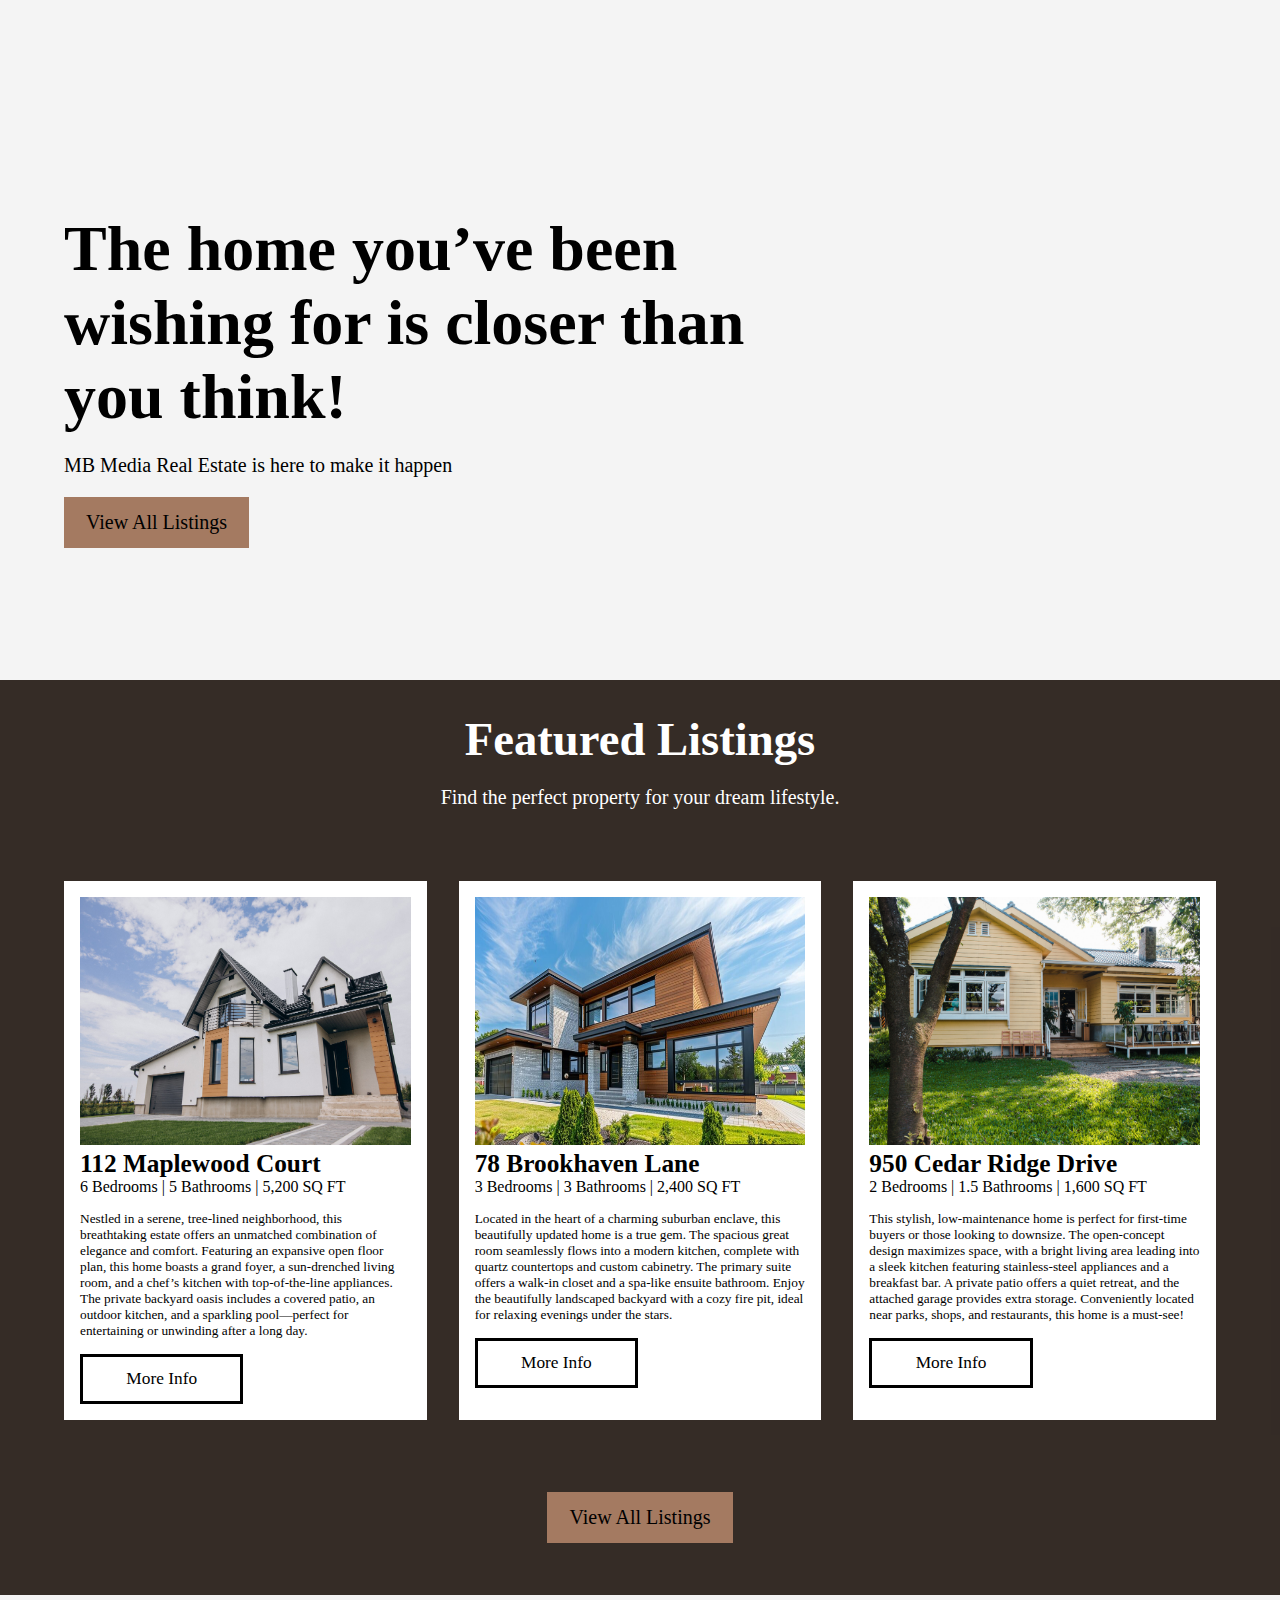
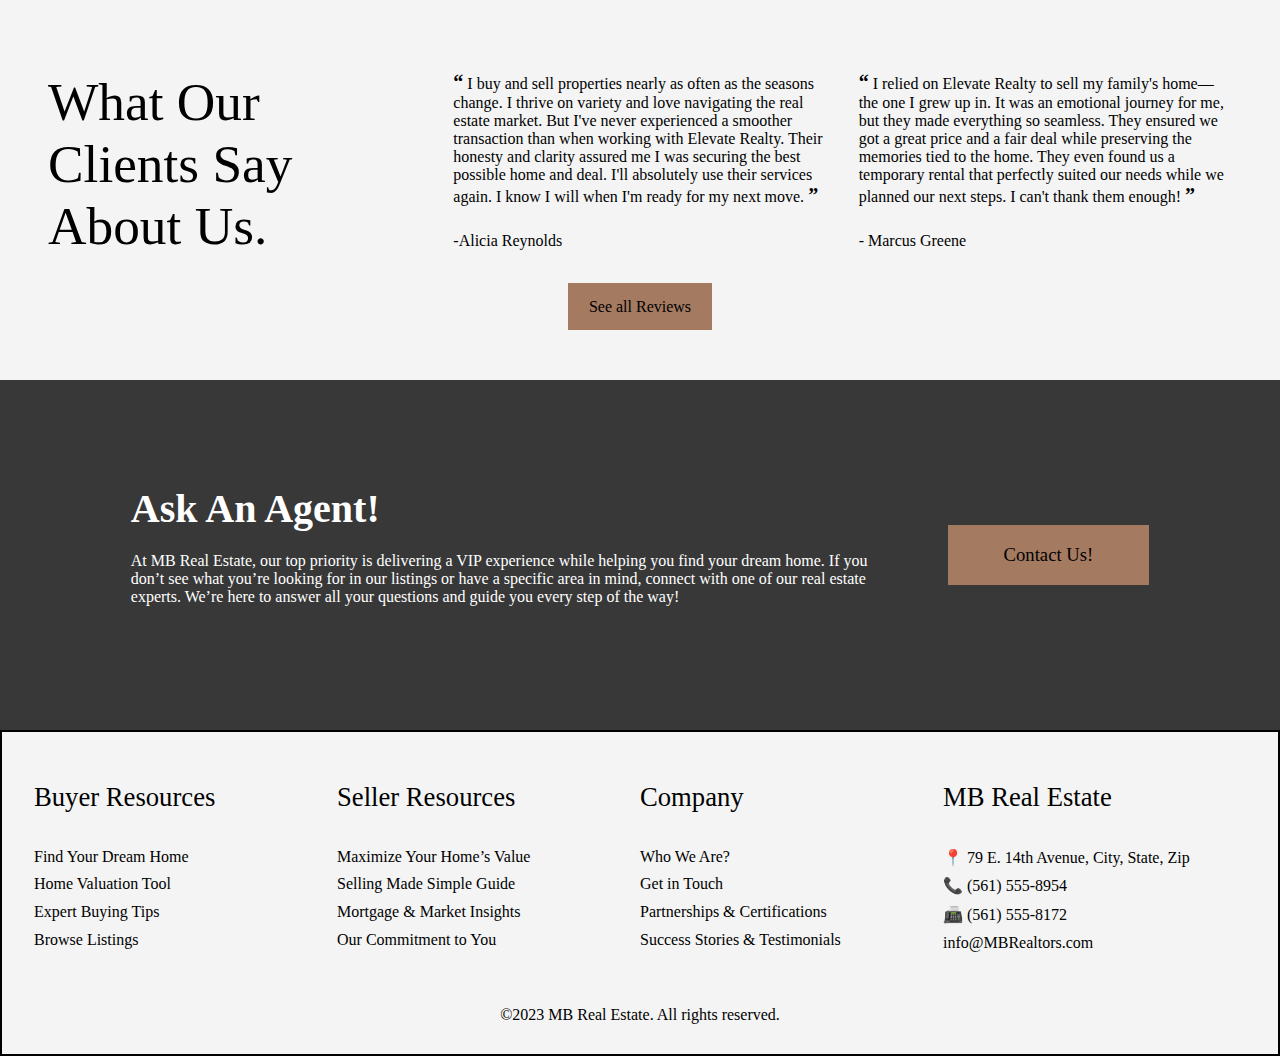
==== index.html @ 91f492da "Add files via upload" ====
<!DOCTYPE html>
<html lang="en">
<head>
    <meta charset="UTF-8">
    <meta name="viewport" content="width=device-width, initial-scale=1.0">
    <title>Real Estate Ltd.</title>
    <link rel="stylesheet" href="rubik.css">
    <link rel="stylesheet" href="Poppins.css">
    <link rel="stylesheet" href="montserrat.css">
    <link rel="stylesheet" href="oswald.css">
    <style>
        :root{
            --base-brown:#A47A61;


            --header-height:'';
        }
        @keyframes menu-in{
            0%{
                transform: translateX(110%);
            }
            100%{
                transform: translateX(0);
            }
        }
        @keyframes menu-out{
            0% {
                transform: translateX(0);
            }
            100% {
                transform: translateX(110%);
            }
        }
        @keyframes x-spin{
            0%{
                scale: .3;
            }
            100%{
                scale: 1;
                transform: rotate(-720deg);
            }
        }
        @keyframes x-spin-out{
            0%{
                scale: 1;
            }
            100%{
                scale: .3;
                transform: rotate(720deg);
            }
        }
        @keyframes header-in{
            to{
                transform:translateY(0) ;
            }
        }
        @keyframes img-in{
            0%{
                transform: translateX(110%);
            }
            100%{
                transform: translateX(0);            
            }
        }
        @keyframes intro-txt-fade {
            0% {
                opacity: 0;
                transform: translateY(20%);
            }
            70% {
                opacity: 1;
            }
            100% {
                transform: translateY(0%);
            }
        }
        @keyframes listing-up{
            to{
                transform: translateY(0);
                scale: 1;
                opacity: 1;
            }
        }

        *{
            padding: 0;
            margin: 0;
            box-sizing: border-box;
            text-decoration: none;
            font-family:poppins-semibold;
        }
        body,html{
            width: 100%;
            background-color: rgb(244, 244, 244);
            overflow-x: hidden;
        }
        body{
            overflow-x: hidden;
            position: relative;
        }
        header{
            width: 100%;
            height: 100%;
            background-color:white;
            height: 90px;
            display: flex;
            justify-content: space-between;
            align-items: center;
            padding:0 2em;
            border: 1px solid transparent;
            margin-bottom: 60px;
            position: fixed;
            z-index: 11;
            top: 0;
            transform: translateY(-100%);
            animation: header-in 1.5s ease-out .5s forwards;
        }
        .bt1{
            border: none;
            background-color: var(--base-brown);
            transition:all .3s ease; 
        }
        .bt1:hover{
            background-color: #7d604f;
        }
        .logo-menu-con{
            width: 100%;
            height: 70%;
            display: flex;
            align-items: center;
        }
        .logo-con{
            height: 100%;
            width: fit-content;
            display: flex;
            align-items: center;
            margin-right:50px ;
        }
        .logo-img{
            height: 80%;
            aspect-ratio: 1/1;
            background-image: url(logomono.png);
            background-size: cover;
            background-position:center ;
            margin-right: 10px;
        }
        .logo-txt > p {
            color: black;
            line-height: 15px;
            font-family: oswald-bold;
            font-size: 12pt;
        }
        .re{
            font-size: 10pt;
        }
        .menu{
            list-style-type: none;
            display: flex;
        }
        .menu a {
            margin-right: 1.3em;
            box-sizing: content-box;
            padding:.5em ;
        }
        .menu a li{
            color: var(--base-brown);
            font-family: rubik-regular;
            font-size: 12.5pt;
            position: relative;
            cursor: pointer;
            box-sizing: content-box;
        }
        .menu a li::after{
            position: absolute;
            content: '';
            display: block;
            width: 100%;
            height: 2.4px;
            border-radius: 7px;
            background-color: var(--base-brown);
            margin-top: 5px;
            scale: .0 1;
            transition: all .2s ease;
        }
        .menu a:hover > li::after{
            scale:1.1 1;
        }
        .schedule{
            padding: .8em 1.1em;
        }

        .mob-menu-toggle{
            height: 50%;
            position: absolute;
            top: 50%;
            translate: 0 -50%;
            right: 0;
            margin-right: 10px;
            display: none;
        }
        .mob-menu-con{
            position: fixed;
            z-index: 30;
            width: 100%;
            height: 100vh;
            translate: 0%;
            background-color: rgba(0, 0, 0, 0.744);
            backdrop-filter: blur(5px);
            color: white;
            display: none;
            align-items: center;
        }
        .menu-in{
            animation: menu-in ease-in-out .7s 1 0s both;
        }
        .menu-out{
            animation: menu-out ease-in-out .7s 1 0s both;
        }
        
        .mob-menu{
            width: 100%;
            display: grid;
            grid-template-columns: 1fr;
            grid-auto-rows: 70px;
        }
        .mob-menu a{
            display: flex;
            justify-content: center;
        }
        .mob-menu a > div,
        .mob-menu-close{
            width: 90%;
            height: 100%;
            background-color:transparent;
            border-bottom: 2px solid grey;
            display: flex;
            justify-content: center;
            align-items: center;
            text-align: center;
        }
        .mob-menu-close{
            position: absolute;
            top: 0;
            height: 60px;
            width: 100%;
        }
        .close-img{
            height: 100%;
        }
        .x-spin{
            animation: x-spin ease-in-out .9s 1 0s forwards;
        }
        .x-spin-out{
            animation: x-spin-out ease-in-out .9s 1 0s forwards;
        }


        section{
            width: 100%;
            height: fit-content;
        }


        .intro{
            margin-top: 100px;
            height: 580px;
            position: relative;
            overflow: hidden;
        }
        .intro-txt{
            position: absolute;
            width: 60%;
            height: 100%;
            min-height: fit-content;
            background: transparent;
            z-index: 2;
            padding-left: 4em;
            display: flex;
            flex-direction: column;
            justify-content: center;
            opacity: 1;
            animation: intro-txt-fade 2s ease-in-out 0s;
        }
        .intro-txt h1{
            font-family: rubik-bold;
            font-size: 48pt;
            margin-bottom: 20px;
        }
        .intro-txt p{
            font-size: 15pt;
        }
        .intro-img{
            z-index: 0;
            position: absolute;
            width: 70%;
            height: 100%;
            right: 0;
            transform: translateX(110%);
            animation: img-in 1.4s ease-out .5s forwards;

        }
        .intro-pic{
            width: 100%;
            height: auto;
        }
        .all-listings{
            font-family: rubik-bold;
            font-size: 15pt;
            margin:20px 0;
            padding: .7em 1.1em;
        }


        .featured-listings{
            width: 100%;
            height: fit-content;
            position: relative;
            background-image: url(flback.jpg);
            background-size: cover;
            background-position: center;
            color: white;
            padding-top: 2em;
            display: flex;
            flex-direction: column;
            align-items: center;
            padding-bottom: 2em;
        }
        .featured-listings::after{
            content: '';
            position: absolute;
            width: 100%;
            height: 100%;
            background-color:#271e18ef;
            top: 0;
            z-index: 0;
        }
        .featured-listings > *{
            position: relative;
            z-index: 1;
        }
        .flt{
            text-align: center;
            font-family: rubik-extrabold;
            font-size: 35pt;

        }
        .fltp{
            text-align: center;  
            margin: 20px 0;
            font-size: 15pt;
            font-family: rubik-semibold;   
        }
        .listings{
            margin:20px 0 ;
            width: 95%;
            height: fit-content;
            background-color: transparent;
            display: grid;
            grid-template-columns: repeat(3,1fr);
            grid-auto-rows: auto;
            grid-gap:2em;
            padding:2em ;
            color: black;
        }
        .listing{
            background-color: white;
            padding: 1em;
        }
        .list-img{
            width: 100%;
            aspect-ratio: 4/3;
            background-color: white;
        }
        .list-name{
            font-size: 19pt;
            font-family: rubik-bold;
        }
        .list-txt{
            font-size: 10pt;
            font-family: poppins-regular;
            margin: 15px 0;
        }
        .list-info-btn{
            padding: .7em 2.5em;
            border: 3px solid black;
            background-color: white;
            font-family: poppins-bold;
            font-size: 13pt;
            transition: all .3s ease;
        }
        .list-info-btn:hover{
            background: #544135;
            color: white;
        }

        .testimonials{
            display: flex;
            flex-direction: column;
            align-items: center;
            margin-top: 60px;
        }
        .test-grid{
            width: 95%;
            height: fit-content;
            display: grid;
            grid-template-columns: repeat(3, 1fr);
            grid-auto-rows: auto;
            padding: 1em;
            grid-gap: 2em;
        }
        .test-intro{
            font-size: 40pt;
            display: flex;
            align-items: center;
        }
        .test{
            font-family: poppins-regular;
            margin-bottom:25px;
        }
        .test::before{
            content: open-quote;
            font-size: 15pt;
            font-family: times;
            font-weight: bold;
        }
        .test::after{
            content: close-quote;
            font-size: 15pt;
            font-family: times;
            font-weight: bold;
        }
        .test-name::before{
            content:'-';
        }
        .no-scroll{
            overflow-y: hidden;
        }
        .rev-btn{
            padding: .9em 1.3em;
            font-size: 12pt;
            margin-top: 10px;
        }



        .contact-sec{
            margin-top: 50px ;
            height: 350px;
            min-height: fit-content;
            background-image:url(consecback.jpg) ;
            background-size: cover;
            background-position: center;
            display: flex;
            align-items: center;
            position: relative;
            color:white ;
        }
        .contact-sec > *{
            z-index: 10;
        }
        .contact-sec::after{
            content: '';
            position: absolute;
            width: 100%;
            height: 100%;
            background-color: rgba(0, 0, 0, 0.774);
        }
        .con-con{
            width: 100%;
            display: flex;
            align-items: center;
            justify-content: center;
            border: 1px solid transparent;
        }
        .con-txt{
            width: 60%;
            height: fit-content;
            display: flex;
            flex-direction:column ;
            justify-content: center;
            margin-right: 50px;
        }
        .con-ttl{
            font-size: 30pt;
            translate: 0 -20px;
        }
        .con-p{
            font-size: 12pt;
            font-family: poppins-regular;
        }
        .con-btn{
            padding: 1em 3em;
            font-size: 14pt;
        }

        footer{
            width: 100%;
            height: fit-content;
            border: 2px solid black;
            padding-top: 30px;
            padding: 50px 2em 30px 2em;
            display: flex;
            flex-direction: column;
            align-items: center;
        }
        .foot-grid{
            width: 100%;
            display: grid;
            grid-template-columns: repeat(4,1fr);
            margin-bottom: 50px;
        }
        .foot-ttl{
            font-size: 20pt;
            margin-bottom: 30px;
            font-family: poppins-semibold;
        }
        .foot-links{
            display: flex;
            flex-direction: column;
        }
        .foot-link{
            margin: .3em 0;
            font-family: poppins-regular;
        }
        .dis{
            font-family: poppins-light; 
        }

        .lock-scroll {
            position: fixed;
            width: 100%;
            top: 0;
            left: 0;
        }
        @media screen and (max-width: 1024px){
            .intro{
                height: 620px;
            }
            .intro h1{
                font-size: 44pt;
            } 
            .intro-pic{
                height: 100%;
                width: auto;
                transform-origin: right;
            }
        }
        @media screen and (max-width: 930px){
            .foot-grid{
                grid-template-columns: repeat(2,1fr);
            }
            .foot-sec{
                margin-top: 30px;
            }
        }
        @media screen and (max-width: 768px){
            header{
                padding: 0;
                flex-direction: column;
                align-items: center;
                height: 150px;
            }
            .logo-menu-con{
                flex-direction: column;
                width: 75%;
            }
            .logo-con{
                margin: 10px;
            }
            .schedule{
                margin: 10px;
            }
            .menu{
                width: 100%;
            }
            .intro{
                width: 100%;
                margin-top:150px ;
                height: 620px;
            }
            .intro-txt{
                padding-top:1em;
                justify-content: right;
            }
            .intro h1{
                font-size: 40pt;
            } 
            .intro p{
                font-size: 12pt;
            }
            .intro-pic{
                height: 100%;
                width: auto;
                transform-origin: right;
            }
            .listings{
                grid-template-columns: repeat(2,1fr);
                place-items: center;
            }
            .test-intro{
                font-size: 28pt;
                align-self: flex-start;
            }
        }
        @media screen and (max-width: 695px){
            .intro-txt {
                padding-left: 2em;
                width: 80%;
            }
            .intro-txt h1{
                font-size: 38pt;
            }
            .test-grid{
                grid-template-columns: 1fr;
            }
            .con-con{
                flex-direction: column;
                padding-bottom: 2em;
                padding-top: 2em;
            }
            .con-txt{
                margin: 0;
                margin-bottom: 30px;
                width: 95%;
            }
            .con-txt > *{
                text-align: center;
            }
        }
        @media screen and (max-width: 520px){
            .intro-txt{
                width: 100%;
                padding: 0; 
            }
            .intro-txt > *{
                display: flex;
                justify-content: center;
                text-align: center;
            }
            .intro-img{
                width: 100%;
                display: flex;
                align-items: center;
            }
            .listings{
                grid-template-columns: 1fr;
                padding: 0;
            }
            .foot-grid{
                grid-template-columns: 1fr;
            }
            .foot-sec > div{
                display: flex;
                justify-content: center;
                align-items: center;
                text-align: center;
            }
            .dis{
                font-size: 9pt;
            }
        }
        @media screen and (max-width: 430px){
            header{
                height: 100px;
                display: flex;
                align-items: center;
            }
            .logo-menu-con{
                display: flex;
                justify-content: center;
                height: 100%;
            }
            .logo-con{
                margin: 5px;
            }
            .menu-con,.schedule{
                display: none;
            }
            .intro{
                height: 590px;
                margin-top: 100px;
            }
            .mob-menu-toggle{
                display: block;
            }
            .intro-img{
                translate: -80px;
            }
        }
        @media screen and (max-width: 330px){
            .intro-txt h1{
                font-size: 32pt;
            }
        }

        ::-webkit-scrollbar{
            width: 10px;
        }
        ::-webkit-scrollbar-thumb{
            border-radius: 3px;
            background-color: rgb(104, 38, 38);
        }
        ::selection{
            background-color: rgb(46, 27, 27);
            color: white;
        }
    </style>
</head>
<body>
    <header>
        <div class="logo-menu-con">
            <div class="logo-con">
                <div class="logo-img"></div>
                <div class="logo-txt">
                    <p class="name">MB Media</p>
                    <p class="re">Real Estate</p>
                </div>
            </div>
            <div class="menu-con">
                <ul class="menu">
                    <a><li>Home</li></a>
                    <a href="listings.html"><li>Listings</li></a>
                    <a><li>Reviews</li></a>
                    <a><li>Contacts</li></a>
                </ul>
            </div>
        </div>
        <a><button class="schedule bt1">Schedule A Showing</button></a>
        
        <div class="mob-menu-toggle" onclick="toggleMenu(menuStatus)">
            <img src="menutoggle.png" width="100%" height="100%">
        </div>
    </header>

    <div class="mob-menu-con">
        <div class="mob-menu">
            <div class="mob-menu-close" >
                <div class="close-img" onclick="toggleMenu(menuStatus)"><img src="menuclose.png" width="100%" height="100%"></div>
            </div>
            <a><div class="">Home</div></a>
            <a href="listings.html"><div class="">Listings</div></a>
            <a><div class="">Reviews</div></a>
            <a><div class="">Contact</div></a>
            <a><div class="">Schedule a Showing</div></a>
        </div>
    </div>

    <section class="intro">
        <div class="intro-txt">
            <h1>The home you’ve been wishing for is closer than you think!</h1>
            <p>MB Media Real Estate is here to make it happen</p>
            <a><button class="all-listings bt1">View All Listings</button></a>
        </div>

        <div class="intro-img">
            <img class="intro-pic" src="frame.png" >
        </div>
    </section>

    <section class="featured-listings">
        <h1 class="flt">Featured Listings</h1>
        <p class="fltp">Find the perfect property for your dream lifestyle.</p>

        <div class="listings">
            <div class="listing">
                <div class="list-img">
                    <img src="house1.jpg" width="100%" height="100%">
                </div>

                <h3 class="list-name">112 Maplewood Court</h3>
                <p class="list-info">6 Bedrooms | 5 Bathrooms | 5,200 SQ FT</p>
                <p class="list-txt">
                    Nestled in a serene, tree-lined neighborhood, this breathtaking estate offers an unmatched combination of elegance and comfort. Featuring an expansive open floor plan, this home boasts a grand foyer, a sun-drenched living room, and a chef’s kitchen with top-of-the-line appliances. The private backyard oasis includes a covered patio, an outdoor kitchen, and a sparkling pool—perfect for entertaining or unwinding after a long day.
                </p>

                <button class="list-info-btn">More Info</button>
            </div>
            <div class="listing">
                <div class="list-img">
                    <img src="house2.png" width="100%" height="100%">
                </div>

                <h3 class="list-name">78 Brookhaven Lane</h3>
                <p class="list-info">3 Bedrooms | 3 Bathrooms | 2,400 SQ FT</p>
                <p class="list-txt">
                    Located in the heart of a charming suburban enclave, this beautifully updated home is a true gem. The spacious great room seamlessly flows into a modern kitchen, complete with quartz countertops and custom cabinetry. The primary suite offers a walk-in closet and a spa-like ensuite bathroom. Enjoy the beautifully landscaped backyard with a cozy fire pit, ideal for relaxing evenings under the stars.
                </p>

                <button class="list-info-btn">More Info</button>
            </div>
            <div class="listing">
                <div class="list-img">
                    <img src="house3.jpg" width="100%" height="100%">
                </div>

                <h3 class="list-name">950 Cedar Ridge Drive</h3>
                <p class="list-info">2 Bedrooms | 1.5 Bathrooms | 1,600 SQ FT</p>
                <p class="list-txt">
                    This stylish, low-maintenance home is perfect for first-time buyers or those looking to downsize. The open-concept design maximizes space, with a bright living area leading into a sleek kitchen featuring stainless-steel appliances and a breakfast bar. A private patio offers a quiet retreat, and the attached garage provides extra storage. Conveniently located near parks, shops, and restaurants, this home is a must-see!
                </p>

                <button class="list-info-btn">More Info</button>
            </div>
        </div>

        <button class="all-listings bt1">View All Listings</button>
    </section>

    <section class="testimonials">
        <div class="test-grid">
            <div class="test-intro">
                What Our Clients Say About Us.
            </div>
            <div class="test1">
                <p class="test">
                    I buy and sell properties nearly as often as the seasons change. I thrive on variety and love navigating the real estate market. But I've never experienced a smoother transaction than when working with Elevate Realty. Their honesty and clarity assured me I was securing the best possible home and deal. I'll absolutely use their services again. I know I will when I'm ready for my next move.
                </p>
                <p class="test-name">Alicia Reynolds</p>
            </div>
            <div class="test2">
                <p class="test">
                    I relied on Elevate Realty to sell my family's home—the one I grew up in. It was an emotional journey for me, but they made everything so seamless. They ensured we got a great price and a fair deal while preserving the memories tied to the home. They even found us a temporary rental that perfectly suited our needs while we planned our next steps. I can't thank them enough!
                </p>
                <p class="test-name"> Marcus Greene</p>
            </div>
        </div>

        <button class="rev-btn bt1">See all Reviews</button>
    </section>

    <section class="contact-sec">
        <div class="con-con">
            <div class="con-txt">
                <h1 class="con-ttl">Ask An Agent!</h1>
                <p class="con-p">
                    At MB Real Estate, our top priority is delivering a VIP experience while helping you find your dream home. If you don’t see what you’re looking for in our listings or have a specific area in mind, connect with one of our real estate experts. We’re here to answer all your questions and guide you every step of the way!
                </p>
            </div>
            <button class="con-btn bt1"> Contact Us!</button>
        </div>
    </section>

    <footer>
        <div class="foot-grid">
            <div class="foot-sec">
                <div class="foot-ttl">Buyer Resources </div>
                <div class="foot-links">
                    <a class="foot-link">Find Your Dream Home</a>
                    <a class="foot-link">Home Valuation Tool</a>
                    <a class="foot-link">Expert Buying Tips</a>
                    <a class="foot-link">Browse Listings</a>
                </div>
            </div>

            <div class="foot-sec">
                <div class="foot-ttl">Seller Resources </div>
                <div class="foot-links">
                    <a class="foot-link">Maximize Your Home’s Value</a>
                    <a class="foot-link">Selling Made Simple Guide</a>
                    <a class="foot-link">Mortgage & Market Insights</a>
                    <a class="foot-link">Our Commitment to You</a>
                </div>
            </div>

            <div class="foot-sec">
                <div class="foot-ttl">Company</div>
                <div class="foot-links">
                    <a class="foot-link">Who We Are?</a>
                    <a class="foot-link">Get in Touch</a>
                    <a class="foot-link">Partnerships & Certifications</a>
                    <a class="foot-link">Success Stories & Testimonials</a>
                </div>
            </div>

            <div class="foot-sec">
                <div class="foot-ttl">MB Real Estate </div>
                <div class="foot-links">
                    <a class="foot-link">📍 79 E. 14th Avenue, City, State, Zip</a>
                    <a class="foot-link">📞 (561) 555-8954</a>
                    <a class="foot-link">📠 (561) 555-8172</a>
                    <a class="foot-link">info@MBRealtors.com</a>
                </div>
            </div>

        </div>

        <p class="dis">©2023 MB Real Estate. All rights reserved.</p>
    </footer>





    <script>
        window.scrollTo({ top: 0, behavior: 'smooth' }); 
        let menuStatus = false


        const menu = document.querySelector('.mob-menu-con')
        const x = document.querySelector('.close-img')
        const html = document.querySelector('html')
        const body = document.querySelector('body')

        function initAnim(){
            body.classList.add('lock-scroll')

            setTimeout( () => {
                body.classList.remove('lock-scroll')
            }, 2300 )
        }

        initAnim()

        function toggleMenu(phase){
            if(!phase){
                menuIn()
            }else if(phase){
                menuOut()
            }
        }

        function menuIn() {
            menuStatus = true;
            setTimeout( () => {menu.style.display = 'flex'}, 100 )
            if (menu.classList.contains('menu-out')) {
                menu.classList.remove('menu-out');
                x.classList.remove('x-spin-out');
            }
            menu.classList.add('menu-in');
            x.classList.add('x-spin');
            html.classList.add('no-scroll')
        }

        function menuOut() {
            menuStatus = false;
            menu.classList.remove('menu-in');
            x.classList.remove('x-spin');
            menu.classList.add('menu-out');
            x.classList.add('x-spin-out');
            html.classList.remove('no-scroll')
            menu.addEventListener('animationend', () => {
            if (!menuStatus) {
                menu.style.display = 'none';
            }
            }, { once: true });
        }
    </script>
</body>
</html>
---- rubik.css ----
@font-face {
    font-family: 'Rubik-Black';
    src: url('Rubik/Rubik-Black.ttf') format('truetype');
    font-weight: 900;
    font-style: normal;
}

@font-face {
    font-family: 'Rubik-BlackItalic';
    src: url('Rubik/Rubik-BlackItalic.ttf') format('truetype');
    font-weight: 900;
    font-style: italic;
}

@font-face {
    font-family: 'Rubik-Bold';
    src: url('Rubik/Rubik-Bold.ttf') format('truetype');
    font-weight: 700;
    font-style: normal;
}

@font-face {
    font-family: 'Rubik-BoldItalic';
    src: url('Rubik/Rubik-BoldItalic.ttf') format('truetype');
    font-weight: 700;
    font-style: italic;
}

@font-face {
    font-family: 'Rubik-ExtraBold';
    src: url('Rubik/Rubik-ExtraBold.ttf') format('truetype');
    font-weight: 800;
    font-style: normal;
}

@font-face {
    font-family: 'Rubik-ExtraBoldItalic';
    src: url('Rubik/Rubik-ExtraBoldItalic.ttf') format('truetype');
    font-weight: 800;
    font-style: italic;
}

@font-face {
    font-family: 'Rubik-Italic';
    src: url('Rubik/Rubik-Italic.ttf') format('truetype');
    font-weight: normal;
    font-style: italic;
}

@font-face {
    font-family: 'Rubik-Light';
    src: url('Rubik/Rubik-Light.ttf') format('truetype');
    font-weight: 300;
    font-style: normal;
}

@font-face {
    font-family: 'Rubik-LightItalic';
    src: url('Rubik/Rubik-LightItalic.ttf') format('truetype');
    font-weight: 300;
    font-style: italic;
}

@font-face {
    font-family: 'Rubik-Medium';
    src: url('Rubik/Rubik-Medium.ttf') format('truetype');
    font-weight: 500;
    font-style: normal;
}

@font-face {
    font-family: 'Rubik-MediumItalic';
    src: url('Rubik/Rubik-MediumItalic.ttf') format('truetype');
    font-weight: 500;
    font-style: italic;
}

@font-face {
    font-family: 'Rubik-Regular';
    src: url('Rubik/Rubik-Regular.ttf') format('truetype');
    font-weight: normal;
    font-style: normal;
}

@font-face {
    font-family: 'Rubik-SemiBold';
    src: url('Rubik/Rubik-SemiBold.ttf') format('truetype');
    font-weight: 600;
    font-style: normal;
}

@font-face {
    font-family: 'Rubik-SemiBoldItalic';
    src: url('Rubik/Rubik-SemiBoldItalic.ttf') format('truetype');
    font-weight: 600;
    font-style: italic;
}
---- Poppins.css ----
@font-face {
    font-family: 'Poppins-Black';
    src: url('Poppins/Poppins-Black.ttf') format('truetype');
}

@font-face {
    font-family: 'Poppins-BlackItalic';
    src: url('Poppins/Poppins-BlackItalic.ttf') format('truetype');
}

@font-face {
    font-family: 'Poppins-Bold';
    src: url('Poppins/Poppins-Bold.ttf') format('truetype');
}

@font-face {
    font-family: 'Poppins-BoldItalic';
    src: url('Poppins/Poppins-BoldItalic.ttf') format('truetype');
}

@font-face {
    font-family: 'Poppins-ExtraBold';
    src: url('Poppins/Poppins-ExtraBold.ttf') format('truetype');
}

@font-face {
    font-family: 'Poppins-ExtraBoldItalic';
    src: url('Poppins/Poppins-ExtraBoldItalic.ttf') format('truetype');
}

@font-face {
    font-family: 'Poppins-ExtraLight';
    src: url('Poppins/Poppins-ExtraLight.ttf') format('truetype');
}

@font-face {
    font-family: 'Poppins-ExtraLightItalic';
    src: url('Poppins/Poppins-ExtraLightItalic.ttf') format('truetype');
}

@font-face {
    font-family: 'Poppins-Italic';
    src: url('Poppins/Poppins-Italic.ttf') format('truetype');
}

@font-face {
    font-family: 'Poppins-Light';
    src: url('Poppins/Poppins-Light.ttf') format('truetype');
}

@font-face {
    font-family: 'Poppins-LightItalic';
    src: url('Poppins/Poppins-LightItalic.ttf') format('truetype');
}

@font-face {
    font-family: 'Poppins-Medium';
    src: url('Poppins/Poppins-Medium.ttf') format('truetype');
}

@font-face {
    font-family: 'Poppins-MediumItalic';
    src: url('Poppins/Poppins-MediumItalic.ttf') format('truetype');
}

@font-face {
    font-family: 'Poppins-Regular';
    src: url('Poppins/Poppins-Regular.ttf') format('truetype');
}

@font-face {
    font-family: 'Poppins-SemiBold';
    src: url('Poppins/Poppins-SemiBold.ttf') format('truetype');
}

@font-face {
    font-family: 'Poppins-SemiBoldItalic';
    src: url('Poppins/Poppins-SemiBoldItalic.ttf') format('truetype');
}

@font-face {
    font-family: 'Poppins-Thin';
    src: url('Poppins/Poppins-Thin.ttf') format('truetype');
}

@font-face {
    font-family: 'Poppins-ThinItalic';
    src: url('Poppins/Poppins-ThinItalic.ttf') format('truetype');
}
---- montserrat.css ----
@font-face {
    font-family: 'Montserrat-Black';
    src: url('montserrat/Montserrat-Black.ttf') format('truetype');
    font-weight: 900;
    font-style: normal;
  }
  
  @font-face {
    font-family: 'Montserrat-Black-Italic';
    src: url('montserrat/Montserrat-BlackItalic.ttf') format('truetype');
    font-weight: 900;
    font-style: italic;
  }
  
  @font-face {
    font-family: 'Montserrat-Bold';
    src: url('montserrat/Montserrat-Bold.ttf') format('truetype');
    font-weight: 700;
    font-style: normal;
  }
  
  @font-face {
    font-family: 'Montserrat-Bold-Italic';
    src: url('montserrat/Montserrat-BoldItalic.ttf') format('truetype');
    font-weight: 700;
    font-style: italic;
  }
  
  @font-face {
    font-family: 'Montserrat-ExtraBold';
    src: url('montserrat/Montserrat-ExtraBold.ttf') format('truetype');
    font-weight: 800;
    font-style: normal;
  }
  
  @font-face {
    font-family: 'Montserrat-ExtraBold-Italic';
    src: url('montserrat/Montserrat-ExtraBoldItalic.ttf') format('truetype');
    font-weight: 800;
    font-style: italic;
  }
  
  @font-face {
    font-family: 'Montserrat-ExtraLight';
    src: url('montserrat/Montserrat-ExtraLight.ttf') format('truetype');
    font-weight: 200;
    font-style: normal;
  }
  
  @font-face {
    font-family: 'Montserrat-ExtraLight-Italic';
    src: url('montserrat/Montserrat-ExtraLightItalic.ttf') format('truetype');
    font-weight: 200;
    font-style: italic;
  }
  
  @font-face {
    font-family: 'Montserrat-Italic';
    src: url('montserrat/Montserrat-Italic.ttf') format('truetype');
    font-weight: 400;
    font-style: italic;
  }
  
  @font-face {
    font-family: 'Montserrat-Light';
    src: url('montserrat/Montserrat-Light.ttf') format('truetype');
    font-weight: 300;
    font-style: normal;
  }
  
  @font-face {
    font-family: 'Montserrat-Light-Italic';
    src: url('montserrat/Montserrat-LightItalic.ttf') format('truetype');
    font-weight: 300;
    font-style: italic;
  }
  
  @font-face {
    font-family: 'Montserrat-Medium';
    src: url('montserrat/Montserrat-Medium.ttf') format('truetype');
    font-weight: 500;
    font-style: normal;
  }
  
  @font-face {
    font-family: 'Montserrat-Medium-Italic';
    src: url('montserrat/Montserrat-MediumItalic.ttf') format('truetype');
    font-weight: 500;
    font-style: italic;
  }
  
  @font-face {
    font-family: 'Montserrat-Regular';
    src: url('montserrat/Montserrat-Regular.ttf') format('truetype');
    font-weight: 400;
    font-style: normal;
  }
  
  @font-face {
    font-family: 'Montserrat-SemiBold';
    src: url('montserrat/Montserrat-SemiBold.ttf') format('truetype');
    font-weight: 600;
    font-style: normal;
  }
  
  @font-face {
    font-family: 'Montserrat-SemiBold-Italic';
    src: url('montserrat/Montserrat-SemiBoldItalic.ttf') format('truetype');
    font-weight: 600;
    font-style: italic;
  }
  
  @font-face {
    font-family: 'Montserrat-Thin';
    src: url('montserrat/Montserrat-Thin.ttf') format('truetype');
    font-weight: 100;
    font-style: normal;
  }
  
  @font-face {
    font-family: 'Montserrat-Thin-Italic';
    src: url('montserrat/Montserrat-ThinItalic.ttf') format('truetype');
    font-weight: 100;
    font-style: italic;
  }
---- oswald.css ----
@font-face {
    font-family: 'Oswald-Bold';
    src: url('oswald/Oswald-Bold.ttf') format('truetype');
}

@font-face {
    font-family: 'Oswald-ExtraLight';
    src: url('oswald/Oswald-ExtraLight.ttf') format('truetype');
}

@font-face {
    font-family: 'Oswald-Light';
    src: url('oswald/Oswald-Light.ttf') format('truetype');
}

@font-face {
    font-family: 'Oswald-Medium';
    src: url('oswald/Oswald-Medium.ttf') format('truetype');
}

@font-face {
    font-family: 'Oswald-Regular';
    src: url('oswald/Oswald-Regular.ttf') format('truetype');
}

@font-face {
    font-family: 'Oswald-SemiBold';
    src: url('oswald/Oswald-SemiBold.ttf') format('truetype');
}
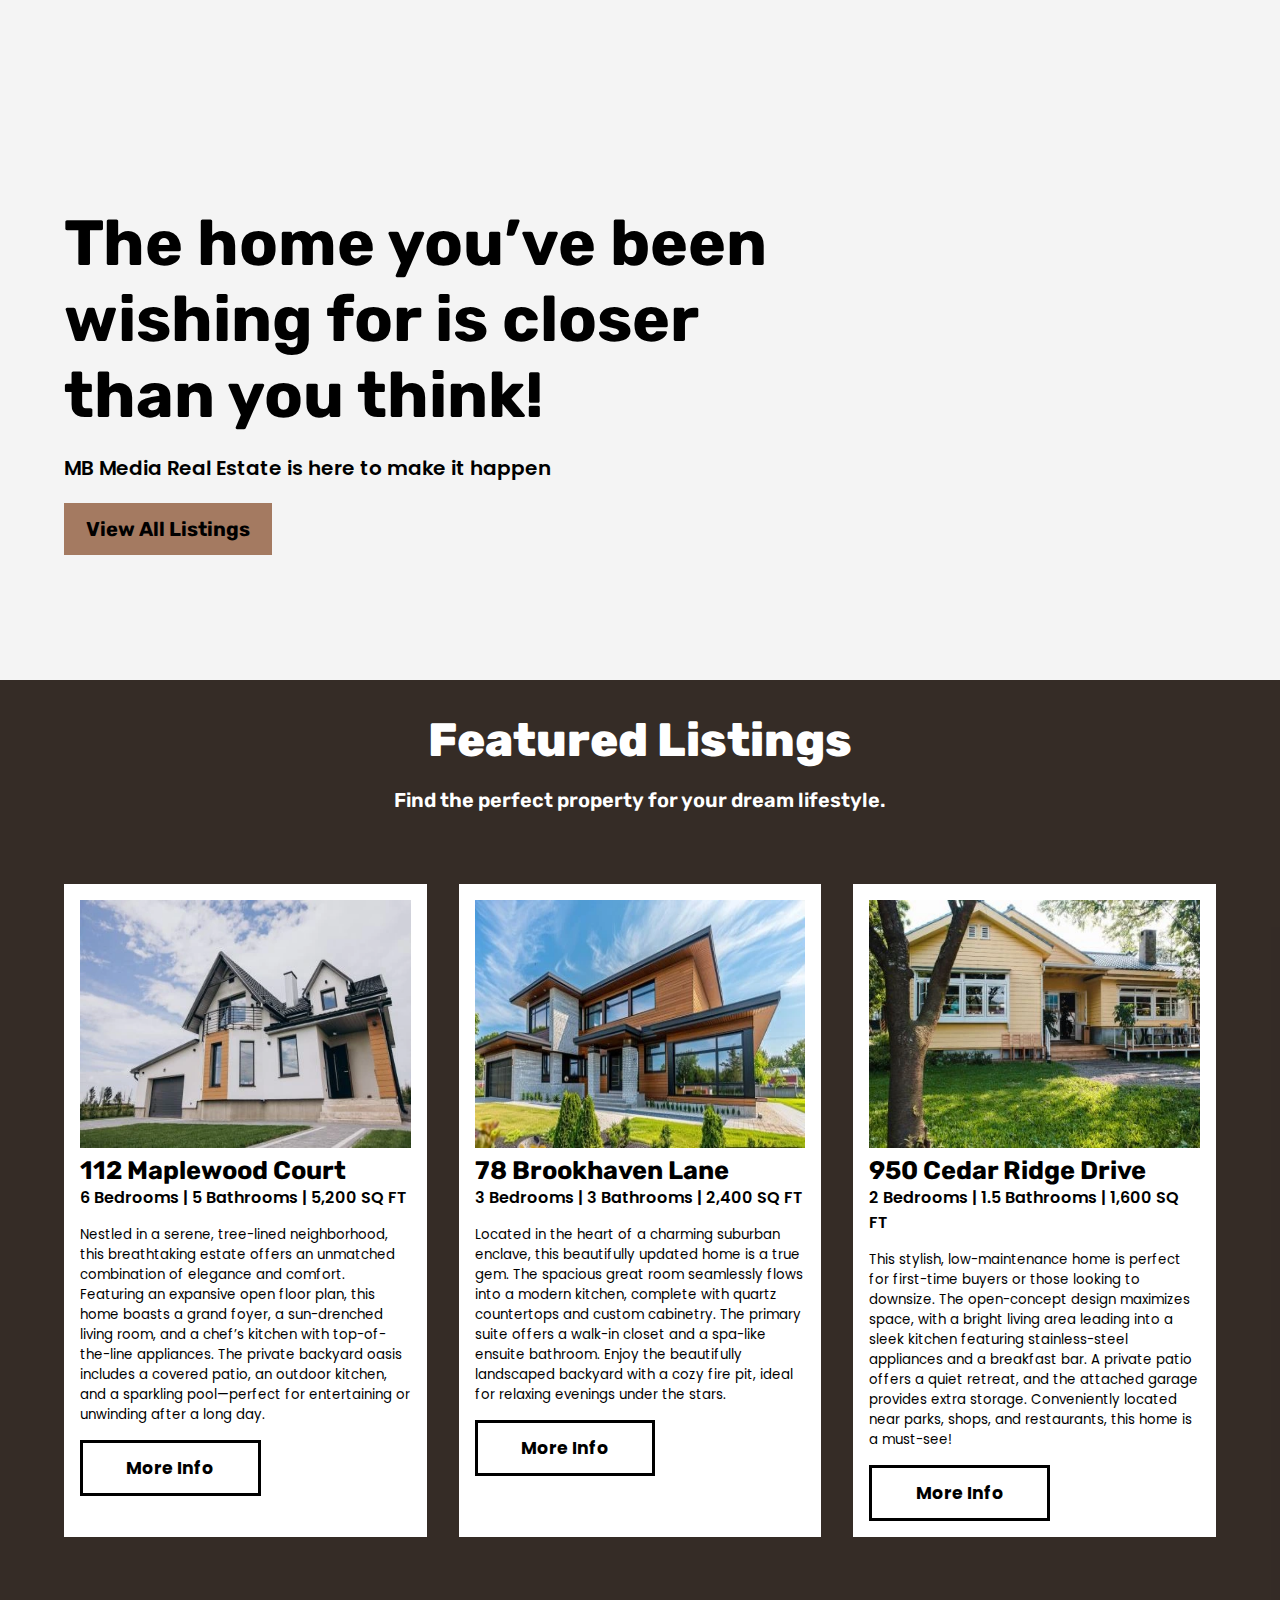
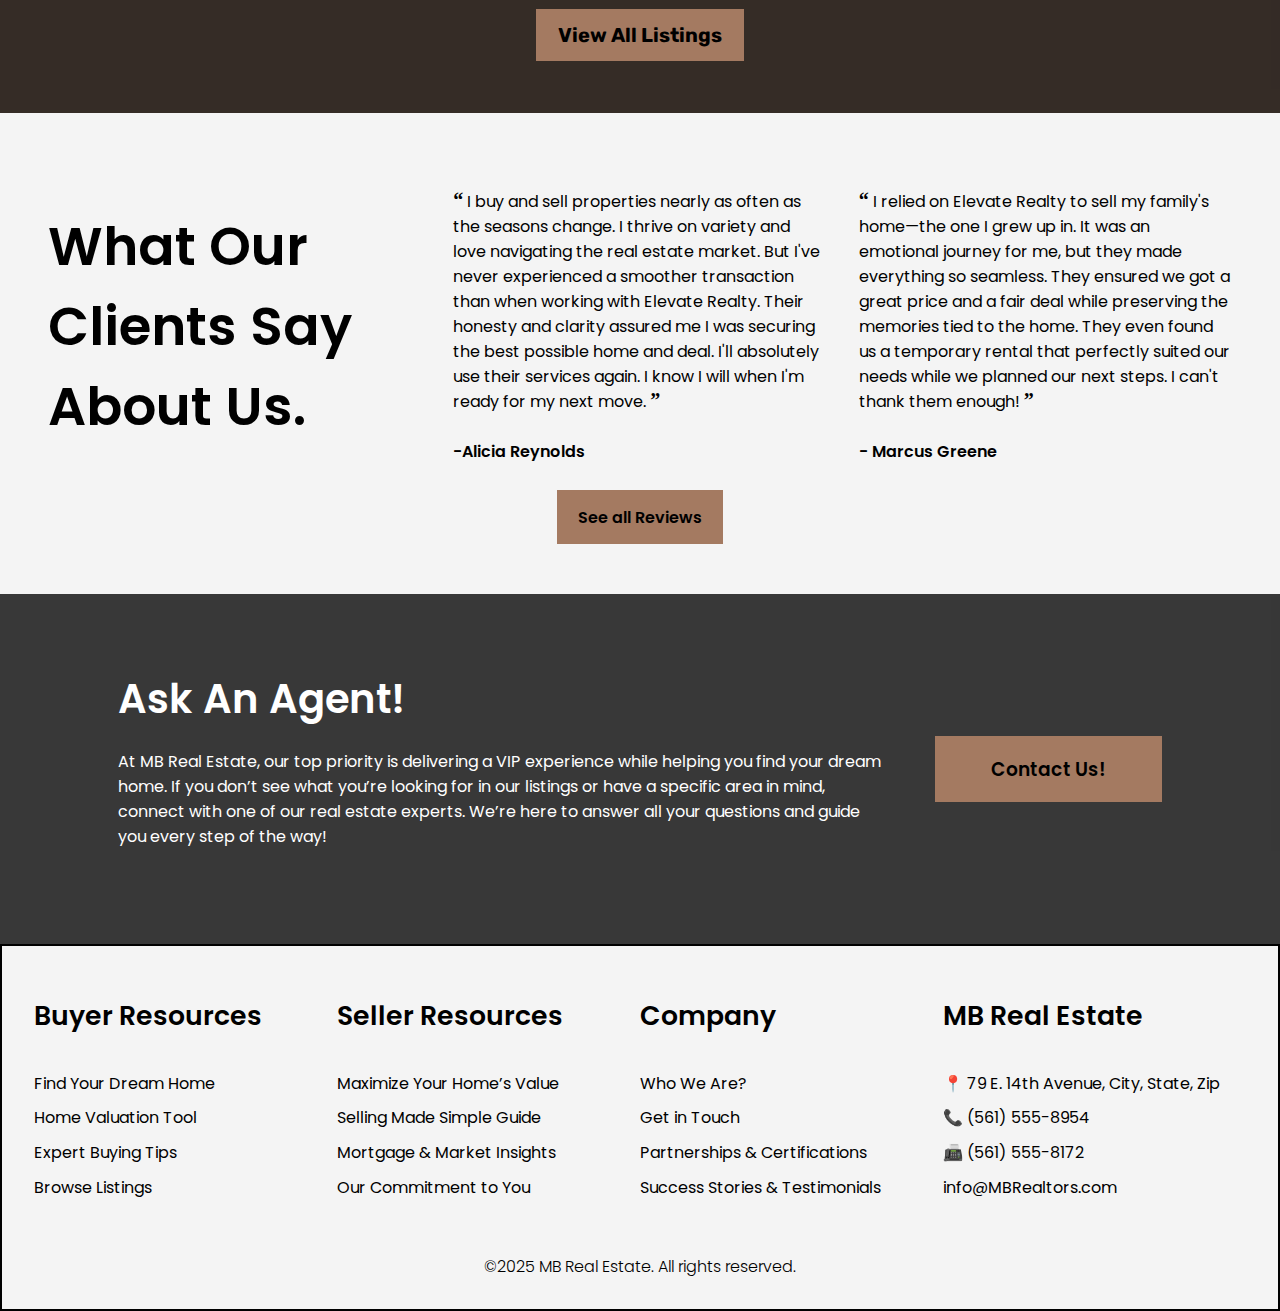
==== commit 46162f6f: "Add files via upload" ====
--- a/index.html
+++ b/index.html
@@ -3,11 +3,64 @@
 <head>
     <meta charset="UTF-8">
     <meta name="viewport" content="width=device-width, initial-scale=1.0">
-    <title>Real Estate Ltd.</title>
-    <link rel="stylesheet" href="rubik.css">
-    <link rel="stylesheet" href="Poppins.css">
-    <link rel="stylesheet" href="montserrat.css">
-    <link rel="stylesheet" href="oswald.css">
+    <title>Real Estate Ltd</title>
+
+    <style>
+        @font-face {
+            font-family: 'Poppins-Light';
+            src: url('Poppins/Poppins-Light.ttf') format('truetype');
+        }
+
+        @font-face {
+            font-family: 'Rubik-Bold';
+            src: url('Rubik/Rubik-Bold.ttf') format('truetype');
+            font-weight: 700;
+            font-style: normal;
+        }
+
+        @font-face {
+            font-family: 'Rubik-Regular';
+            src: url('Rubik/Rubik-Regular.ttf') format('truetype');
+            font-weight: normal;
+            font-style: normal;
+        }
+
+        @font-face {
+            font-family: 'Poppins-Bold';
+            src: url('Poppins/Poppins-Bold.ttf') format('truetype');
+        }
+
+        @font-face {
+            font-family: 'Poppins-Regular';
+            src: url('Poppins/Poppins-Regular.ttf') format('truetype');
+        }
+
+        @font-face {
+            font-family: 'Poppins-SemiBold';
+            src: url('Poppins/Poppins-SemiBold.ttf') format('truetype');
+        }
+
+        @font-face {
+            font-family: 'Oswald-Bold';
+            src: url('oswald/Oswald-Bold.ttf') format('truetype');
+        }
+
+        @font-face {
+            font-family: 'Rubik-SemiBold';
+            src: url('Rubik/Rubik-SemiBold.ttf') format('truetype');
+            font-weight: 600;
+            font-style: normal;
+        }
+
+        @font-face {
+            font-family: 'Rubik-ExtraBold';
+            src: url('Rubik/Rubik-ExtraBold.ttf') format('truetype');
+            font-weight: 800;
+            font-style: normal;
+        }
+    </style>
+
+
     <style>
         :root{
             --base-brown:#A47A61;
@@ -764,7 +817,7 @@
         <div class="listings">
             <div class="listing">
                 <div class="list-img">
-                    <img src="house1.jpg" width="100%" height="100%">
+                    <img src="house1.webp" width="100%" height="100%">
                 </div>
 
                 <h3 class="list-name">112 Maplewood Court</h3>
@@ -777,7 +830,7 @@
             </div>
             <div class="listing">
                 <div class="list-img">
-                    <img src="house2.png" width="100%" height="100%">
+                    <img src="house2.webp" width="100%" height="100%">
                 </div>
 
                 <h3 class="list-name">78 Brookhaven Lane</h3>
@@ -790,7 +843,7 @@
             </div>
             <div class="listing">
                 <div class="list-img">
-                    <img src="house3.jpg" width="100%" height="100%">
+                    <img src="house3.webp" width="100%" height="100%">
                 </div>
 
                 <h3 class="list-name">950 Cedar Ridge Drive</h3>
@@ -884,7 +937,7 @@
 
         </div>
 
-        <p class="dis">©2023 MB Real Estate. All rights reserved.</p>
+        <p class="dis">©2025 MB Real Estate. All rights reserved.</p>
     </footer>
 
 
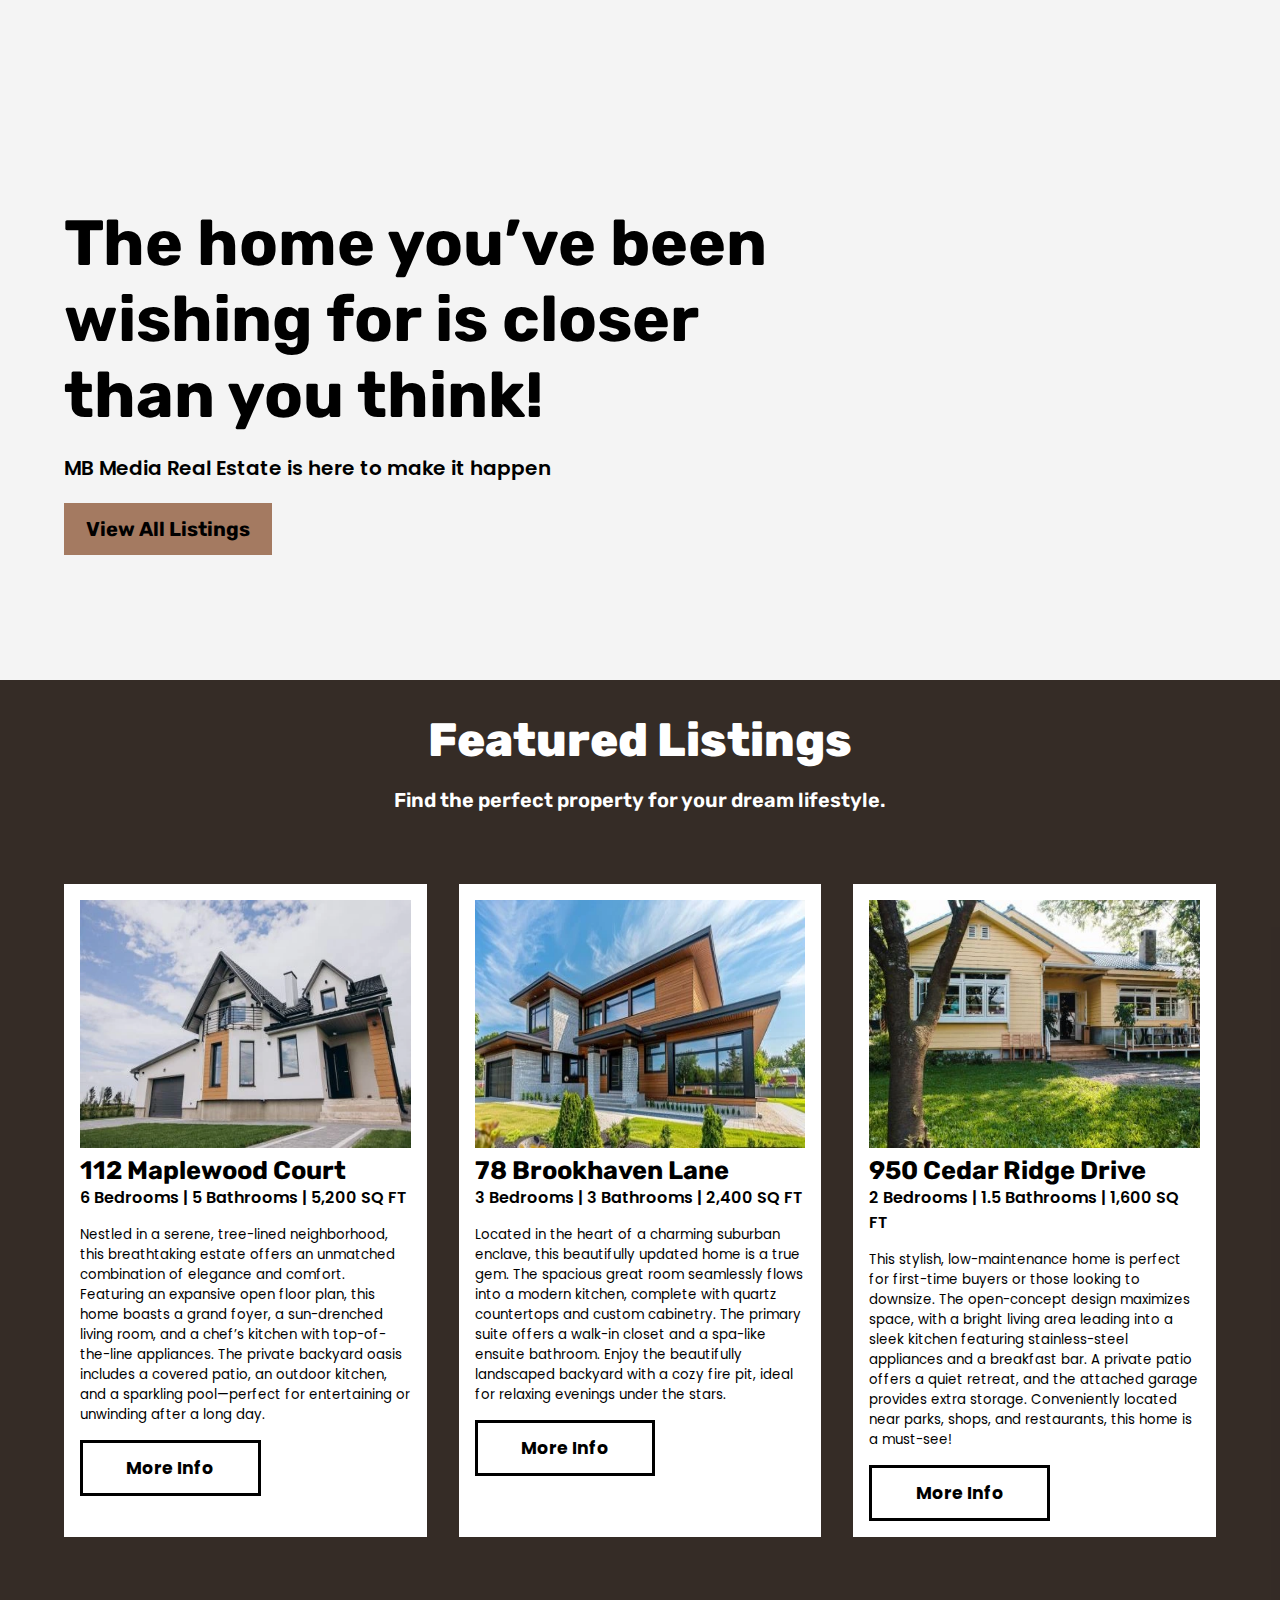
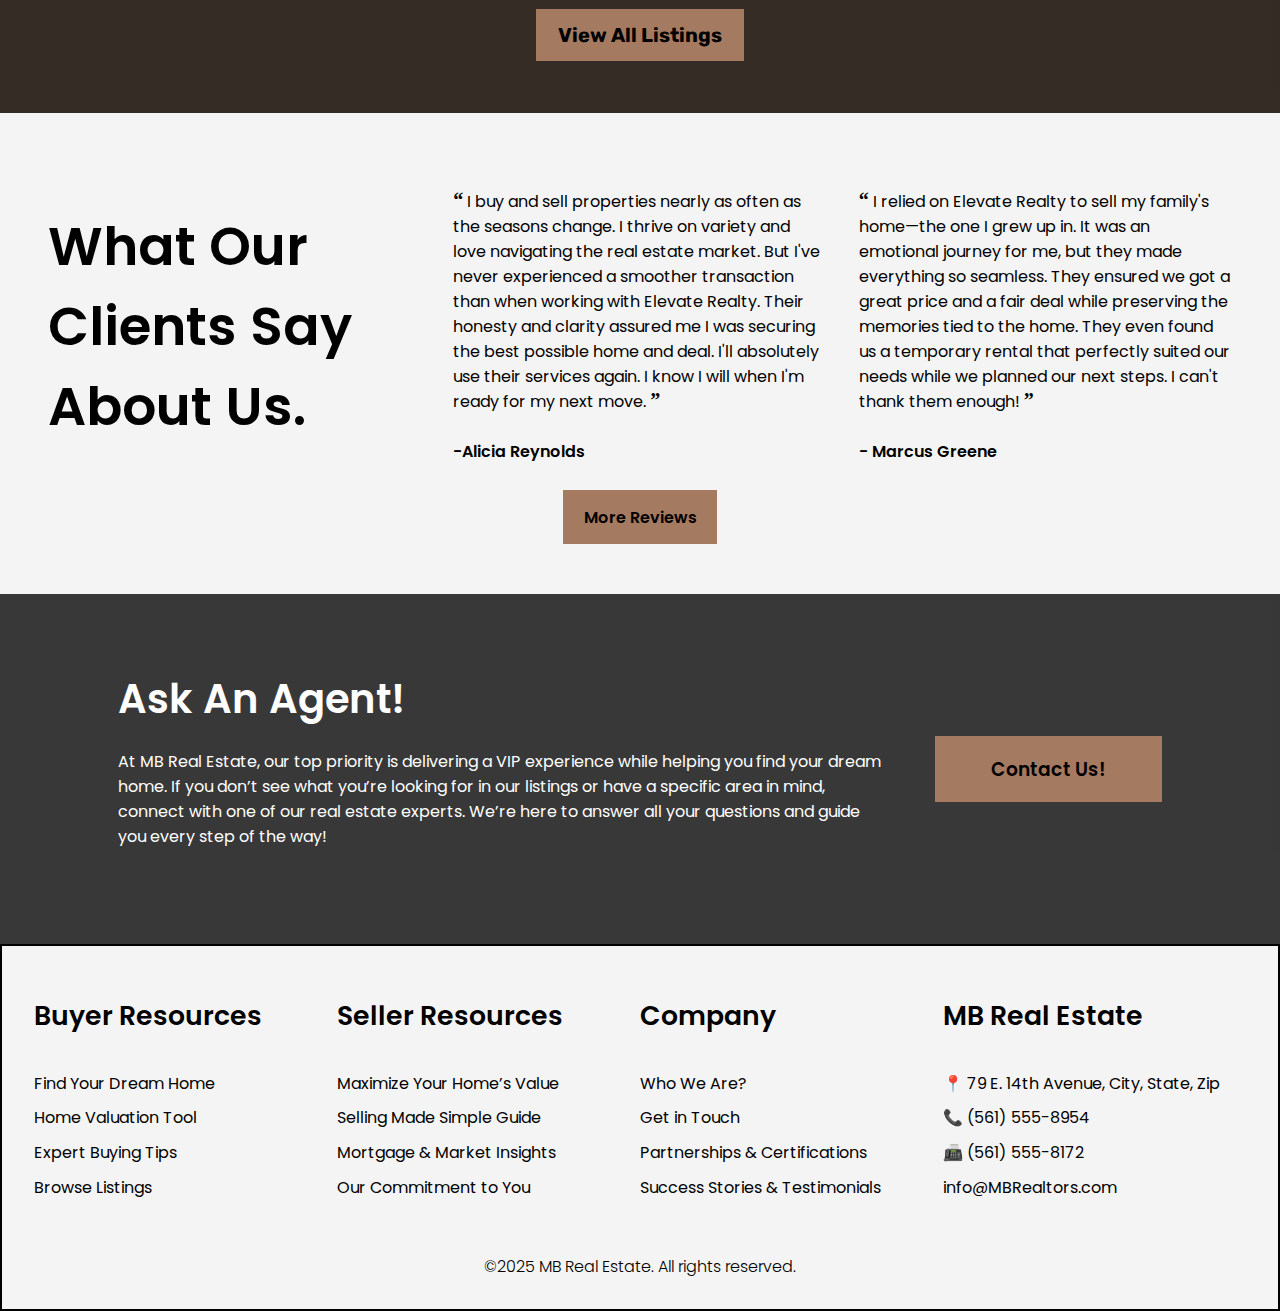
==== commit bd276611: "Add files via upload" ====
--- a/index.html
+++ b/index.html
@@ -132,6 +132,12 @@
                 transform: translateY(0);
                 scale: 1;
                 opacity: 1;
+            }
+        }
+        @keyframes menu-items{
+            to{
+                opacity: 1;
+                transform: translateY(0);
             }
         }
 
@@ -222,6 +228,21 @@
             position: relative;
             cursor: pointer;
             box-sizing: content-box;
+            transform: translateY(40px);
+            opacity: 0;
+            animation: menu-items .7s linear forwards;
+        }
+        .menu a:nth-child(1) li{
+            animation-delay:2.3s ;
+        }
+        .menu a:nth-child(2) li{
+            animation-delay:2.6s ;
+        }
+        .menu a:nth-child(3) li{
+            animation-delay:2.9s ;
+        }
+        .menu a:nth-child(4) li{
+            animation-delay:3.1s ;
         }
         .menu a li::after{
             position: absolute;
@@ -772,8 +793,8 @@
             <div class="menu-con">
                 <ul class="menu">
                     <a><li>Home</li></a>
-                    <a href="listings.html"><li>Listings</li></a>
-                    <a><li>Reviews</li></a>
+                    <a href="listings.html"><li >Listings</li></a>
+                    <a href="reviews.html"><li>Reviews</li></a>
                     <a><li>Contacts</li></a>
                 </ul>
             </div>
@@ -792,7 +813,7 @@
             </div>
             <a><div class="">Home</div></a>
             <a href="listings.html"><div class="">Listings</div></a>
-            <a><div class="">Reviews</div></a>
+            <a href="reviews.html"><div class="">Reviews</div></a>
             <a><div class="">Contact</div></a>
             <a><div class="">Schedule a Showing</div></a>
         </div>
@@ -878,7 +899,7 @@
             </div>
         </div>
 
-        <button class="rev-btn bt1">See all Reviews</button>
+        <button class="rev-btn bt1">More Reviews</button>
     </section>
 
     <section class="contact-sec">
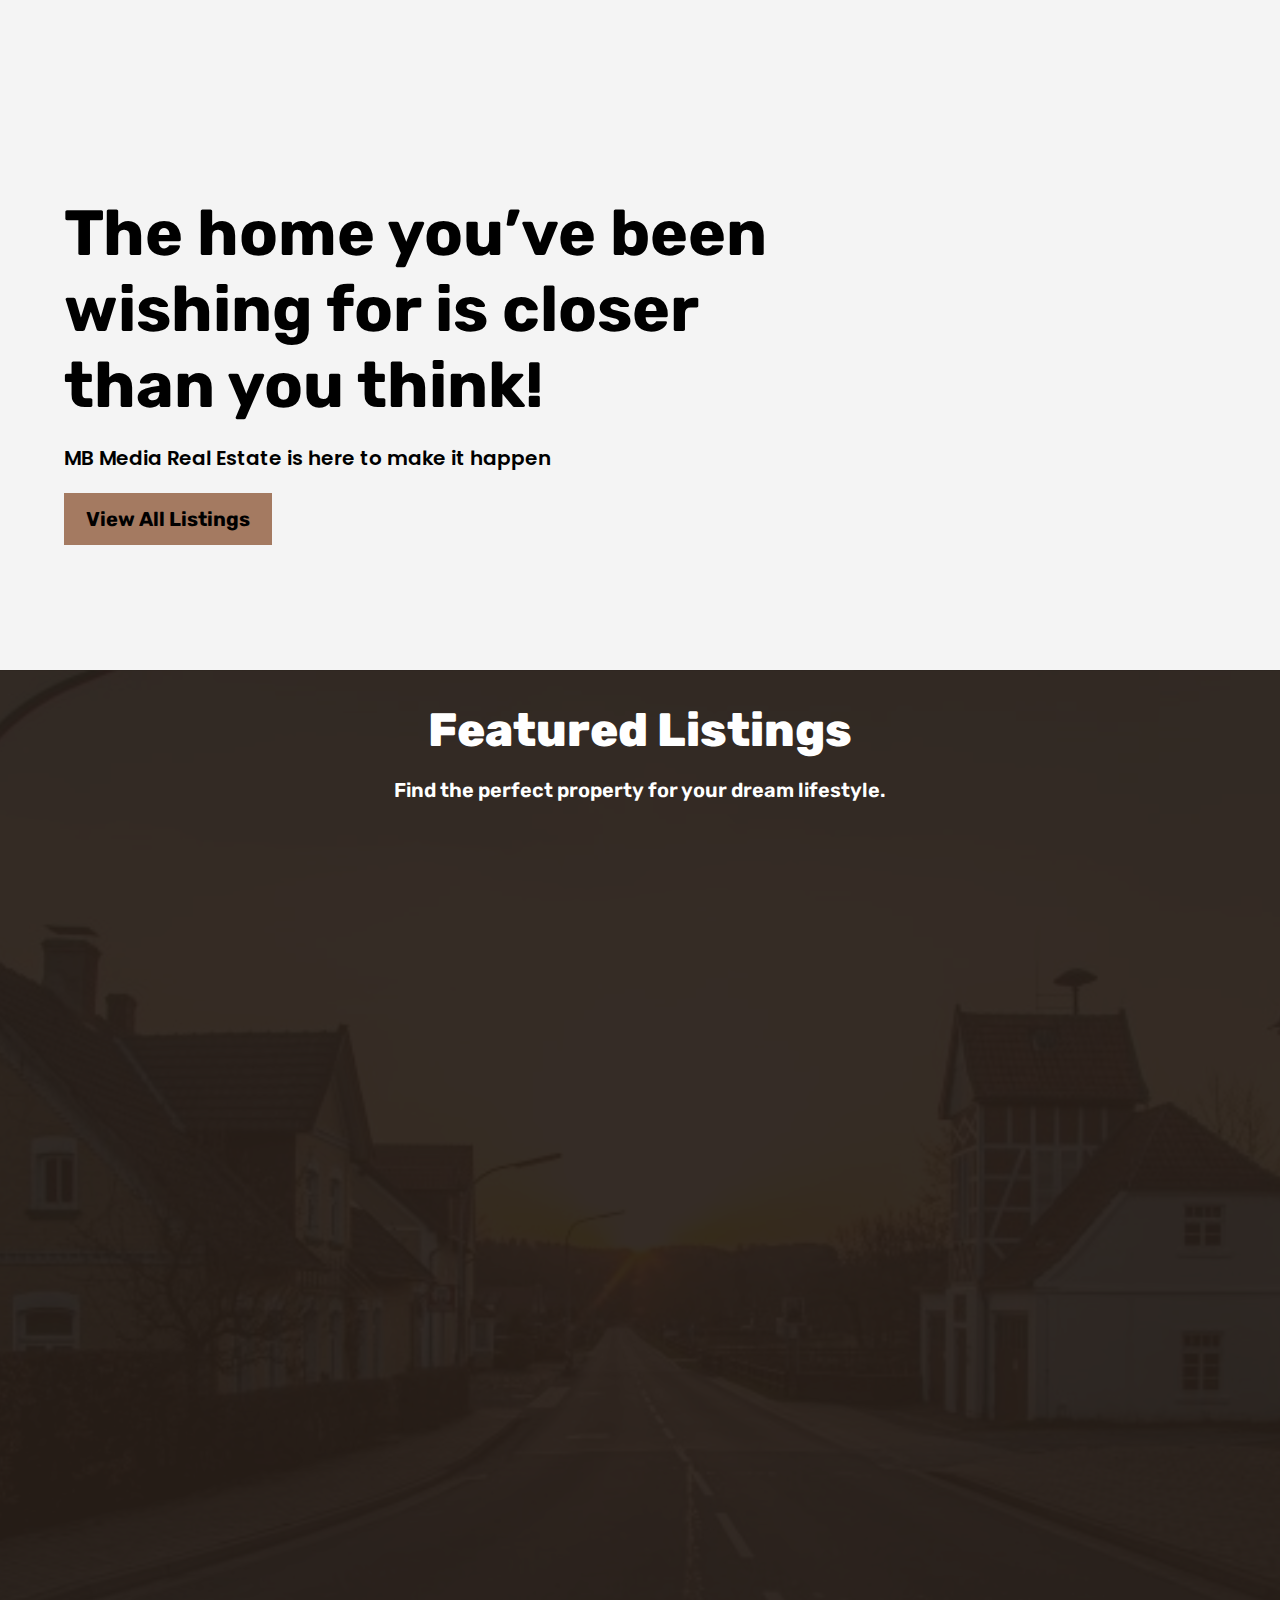
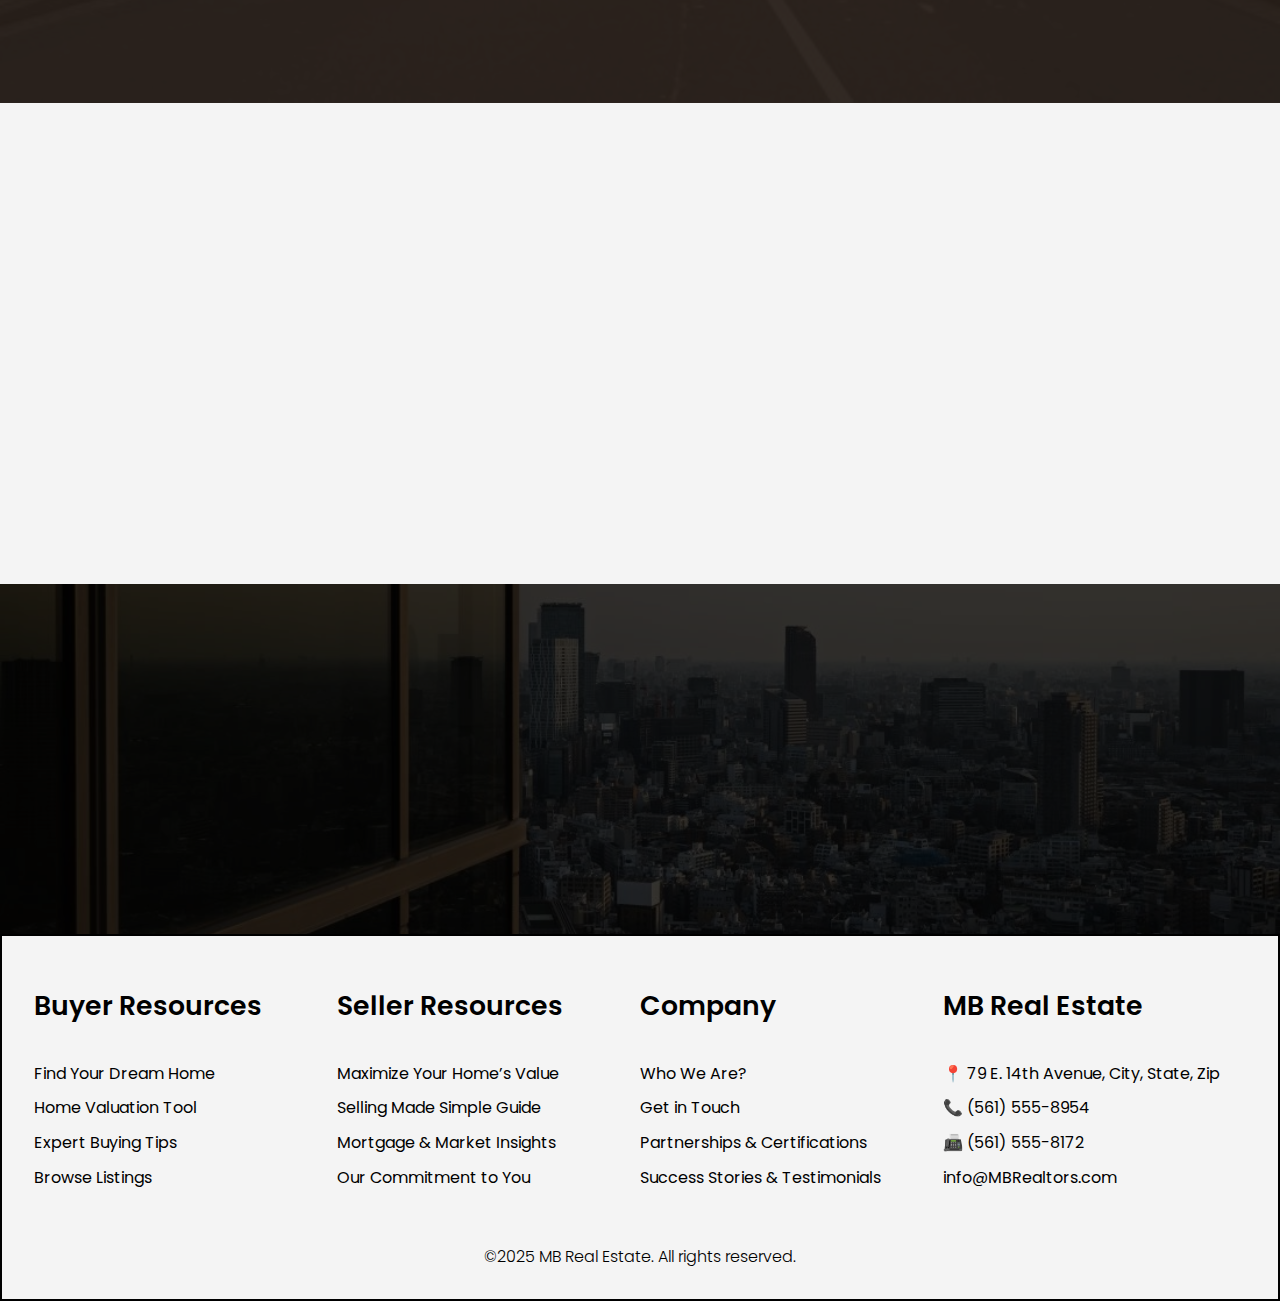
==== commit 53b61ad0: "Add files via upload" ====
--- a/index.html
+++ b/index.html
@@ -109,10 +109,12 @@
         }
         @keyframes img-in{
             0%{
-                transform: translateX(110%);
+                transform: translateX(80%);
+                opacity: 0;
             }
             100%{
-                transform: translateX(0);            
+                transform: translateX(0);    
+                opacity: 1;        
             }
         }
         @keyframes intro-txt-fade {
@@ -156,6 +158,7 @@
         body{
             overflow-x: hidden;
             position: relative;
+            padding-top: var(--header-height);
         }
         header{
             width: 100%;
@@ -230,19 +233,19 @@
             box-sizing: content-box;
             transform: translateY(40px);
             opacity: 0;
-            animation: menu-items .7s linear forwards;
+            animation: menu-items .5s ease-in forwards;
         }
         .menu a:nth-child(1) li{
+            animation-delay:2s ;
+        }
+        .menu a:nth-child(2) li{
             animation-delay:2.3s ;
         }
-        .menu a:nth-child(2) li{
+        .menu a:nth-child(3) li{
             animation-delay:2.6s ;
         }
-        .menu a:nth-child(3) li{
+        .menu a:nth-child(4) li{
             animation-delay:2.9s ;
-        }
-        .menu a:nth-child(4) li{
-            animation-delay:3.1s ;
         }
         .menu a li::after{
             position: absolute;
@@ -300,6 +303,7 @@
         .mob-menu a{
             display: flex;
             justify-content: center;
+            color: white;
         }
         .mob-menu a > div,
         .mob-menu-close{
@@ -336,7 +340,6 @@
 
 
         .intro{
-            margin-top: 100px;
             height: 580px;
             position: relative;
             overflow: hidden;
@@ -389,7 +392,7 @@
             width: 100%;
             height: fit-content;
             position: relative;
-            background-image: url(flback.jpg);
+            background-image: url(flback.webp);
             background-size: cover;
             background-position: center;
             color: white;
@@ -439,6 +442,9 @@
         .listing{
             background-color: white;
             padding: 1em;
+            transform: translateY(70px);
+            opacity: 0;
+            transition: opacity 0.8s ease-out, transform 0.8s ease-out;
         }
         .list-img{
             width: 100%;
@@ -465,6 +471,17 @@
         .list-info-btn:hover{
             background: #544135;
             color: white;
+        }
+        .all-listings{
+            transition: opacity 0.5s ease-out, transform 0.8s ease-out; 
+        }
+        .al2{
+            opacity: 0;
+            transform: translateY(50px);
+        }
+        .listing-in{
+            opacity: 1;
+            transform: translateY(0);
         }
 
         .testimonials{
@@ -486,10 +503,21 @@
             font-size: 40pt;
             display: flex;
             align-items: center;
+            transform: translateX(-70px);
+            opacity: 0;transition: opacity 0.6s ease-out, transform 1s ease-out;
+        }
+        .tcon{
+            transform: translateY(110px);
+            opacity: 0;
+            transition: opacity 0.6s ease-out, transform 1s ease-out;
         }
         .test{
             font-family: poppins-regular;
             margin-bottom:25px;
+            
+        }
+        .test2{
+            transition:transform 1.2s ease-out;
         }
         .test::before{
             content: open-quote;
@@ -513,6 +541,17 @@
             padding: .9em 1.3em;
             font-size: 12pt;
             margin-top: 10px;
+            transform: translateY(30px);
+            opacity: 0;
+        }
+        @keyframes rev-btn-in {
+            to{
+                opacity: 1;
+                transform: translate(0);
+            }
+        }
+        .rdef{
+            animation: rev-btn-in .7s linear forwards;
         }
 
 
@@ -521,7 +560,7 @@
             margin-top: 50px ;
             height: 350px;
             min-height: fit-content;
-            background-image:url(consecback.jpg) ;
+            background-image:url(consecback.webp) ;
             background-size: cover;
             background-position: center;
             display: flex;
@@ -557,14 +596,23 @@
         .con-ttl{
             font-size: 30pt;
             translate: 0 -20px;
+            opacity: 0;
+            transform: translateX(-50px);
+            transition: opacity 0.6s ease-out, transform .8s ease-out;
         }
         .con-p{
             font-size: 12pt;
             font-family: poppins-regular;
+            opacity: 0;
+            transform: translateY(60px);
+            transition: opacity 0.6s ease-out, transform .8s ease-out;
         }
         .con-btn{
             padding: 1em 3em;
             font-size: 14pt;
+            opacity: 0;
+            transform: translateX(60px);
+            transition: opacity 0.6s ease-out, transform .8s ease-out;
         }
 
         footer{
@@ -599,7 +647,10 @@
         .dis{
             font-family: poppins-light; 
         }
-
+        .tdef{
+            opacity: 1;
+            transform: translate(0);
+        }
         .lock-scroll {
             position: fixed;
             width: 100%;
@@ -751,8 +802,12 @@
                 display: none;
             }
             .intro{
-                height: 590px;
-                margin-top: 100px;
+                height :430px;
+                display: flex;
+                flex-direction: column;
+                justify-content: center;
+                margin-top: 8px;
+                
             }
             .mob-menu-toggle{
                 display: block;
@@ -795,11 +850,11 @@
                     <a><li>Home</li></a>
                     <a href="listings.html"><li >Listings</li></a>
                     <a href="reviews.html"><li>Reviews</li></a>
-                    <a><li>Contacts</li></a>
+                    <a href="contact.html"><li>Contacts</li></a>
                 </ul>
             </div>
         </div>
-        <a><button class="schedule bt1">Schedule A Showing</button></a>
+        <a href="contact.html"><button class="schedule bt1">Schedule A Showing</button></a>
         
         <div class="mob-menu-toggle" onclick="toggleMenu(menuStatus)">
             <img src="menutoggle.png" width="100%" height="100%">
@@ -814,8 +869,8 @@
             <a><div class="">Home</div></a>
             <a href="listings.html"><div class="">Listings</div></a>
             <a href="reviews.html"><div class="">Reviews</div></a>
-            <a><div class="">Contact</div></a>
-            <a><div class="">Schedule a Showing</div></a>
+            <a href="contact.html"><div class="">Contact</div></a>
+            <a href="contact.html"><div class="">Schedule a Showing</div></a>
         </div>
     </div>
 
@@ -836,7 +891,7 @@
         <p class="fltp">Find the perfect property for your dream lifestyle.</p>
 
         <div class="listings">
-            <div class="listing">
+            <div class="listing l1">
                 <div class="list-img">
                     <img src="house1.webp" width="100%" height="100%">
                 </div>
@@ -849,7 +904,7 @@
 
                 <button class="list-info-btn">More Info</button>
             </div>
-            <div class="listing">
+            <div class="listing l2">
                 <div class="list-img">
                     <img src="house2.webp" width="100%" height="100%">
                 </div>
@@ -862,7 +917,7 @@
 
                 <button class="list-info-btn">More Info</button>
             </div>
-            <div class="listing">
+            <div class="listing l3">
                 <div class="list-img">
                     <img src="house3.webp" width="100%" height="100%">
                 </div>
@@ -877,21 +932,21 @@
             </div>
         </div>
 
-        <button class="all-listings bt1">View All Listings</button>
+        <button class="all-listings al2 bt1" onclick="toListing()">View All Listings</button>
     </section>
 
     <section class="testimonials">
         <div class="test-grid">
-            <div class="test-intro">
+            <div class="test-intro ">
                 What Our Clients Say About Us.
             </div>
-            <div class="test1">
+            <div class="test1 tcon ">
                 <p class="test">
                     I buy and sell properties nearly as often as the seasons change. I thrive on variety and love navigating the real estate market. But I've never experienced a smoother transaction than when working with Elevate Realty. Their honesty and clarity assured me I was securing the best possible home and deal. I'll absolutely use their services again. I know I will when I'm ready for my next move.
                 </p>
                 <p class="test-name">Alicia Reynolds</p>
             </div>
-            <div class="test2">
+            <div class="test2 tcon ">
                 <p class="test">
                     I relied on Elevate Realty to sell my family's home—the one I grew up in. It was an emotional journey for me, but they made everything so seamless. They ensured we got a great price and a fair deal while preserving the memories tied to the home. They even found us a temporary rental that perfectly suited our needs while we planned our next steps. I can't thank them enough!
                 </p>
@@ -899,7 +954,7 @@
             </div>
         </div>
 
-        <button class="rev-btn bt1">More Reviews</button>
+        <button class="rev-btn bt1" onclick="toReviews()">More Reviews</button>
     </section>
 
     <section class="contact-sec">
@@ -910,7 +965,7 @@
                     At MB Real Estate, our top priority is delivering a VIP experience while helping you find your dream home. If you don’t see what you’re looking for in our listings or have a specific area in mind, connect with one of our real estate experts. We’re here to answer all your questions and guide you every step of the way!
                 </p>
             </div>
-            <button class="con-btn bt1"> Contact Us!</button>
+            <button class="con-btn bt1" onclick="toContact()"> Contact Us!</button>
         </div>
     </section>
 
@@ -966,6 +1021,20 @@
 
 
     <script>
+
+
+        function isButton(element) {
+            return element.tagName === 'BUTTON';
+        }
+
+        const header = document.querySelector('header');
+        header.addEventListener('resize', setHeaderHeight)
+        setHeaderHeight()
+        function setHeaderHeight() {
+            const headerHeight = header.offsetHeight;
+            document.documentElement.style.setProperty('--header-height', `${headerHeight}px`);
+        }
+
         window.scrollTo({ top: 0, behavior: 'smooth' }); 
         let menuStatus = false
 
@@ -985,6 +1054,103 @@
 
         initAnim()
 
+        const listings = document.querySelectorAll('.listing');
+        const listBtn = document.querySelector('.al2');
+
+        const listObserver = new IntersectionObserver(
+            entries => {
+                entries.forEach(entry => {
+                    
+                    if (entry.isIntersecting) {
+                        entry.target.classList.add('rdef');
+                        listObserver.unobserve(entry.target);
+                    }
+                });
+            },
+            {
+                threshold: 0.25
+            }
+        );
+
+        listings.forEach(listing => {
+            listObserver.observe(listing);
+        });
+
+        listObserver.observe(listBtn);
+        
+        
+        const tInt = document.querySelector('.test-intro')
+        const tests = document.querySelectorAll('.tcon')
+        const tBtn = document.querySelector('.rev-btn')
+        
+        const testObserver = new IntersectionObserver(
+            entries => {
+                entries.forEach(entry => {
+                    if(entry.isIntersecting){
+                        if(isButton(entry.target)){
+                        entry.target.classList.add('rdef')
+                        return;
+                        }
+                        entry.target.classList.add('tdef')
+                        testObserver.unobserve(entry.target)
+                    }
+                })
+            },{
+                threshold:.3
+            }
+        )
+
+        testObserver.observe(tInt)
+        testObserver.observe(tBtn)
+        tests.forEach(
+            test => {
+                testObserver.observe(test)
+            }
+        )
+
+
+        const conTl = document.querySelector('.con-ttl')
+        const conP = document.querySelector('.con-p')
+        const conBtn  = document.querySelector('.con-btn')
+        
+
+        const conObserver = new IntersectionObserver(
+            entries => {
+                entries.forEach(
+                    entry => {
+                       if(entry.isIntersecting){
+                        console.log(entry.target)
+                        entry.target.classList.add('tdef')
+                        conObserver.unobserve(entry.target)
+                       }
+                        
+                    }
+                )
+            },{
+                threshold:.15,
+                rootMargin:'-100px'
+            }
+        )
+
+        conObserver.observe(conTl)
+        conObserver.observe(conBtn)
+        conObserver.observe(conP)
+
+        function toContact(){
+            window.location.href = "contact.html"
+        }
+        function toListing(){
+            window.location.href = "listing.html"
+        }
+        function toReviews(){
+            window.location.href = "reviews.html"
+        }
+        
+
+        
+
+
+        
         function toggleMenu(phase){
             if(!phase){
                 menuIn()
